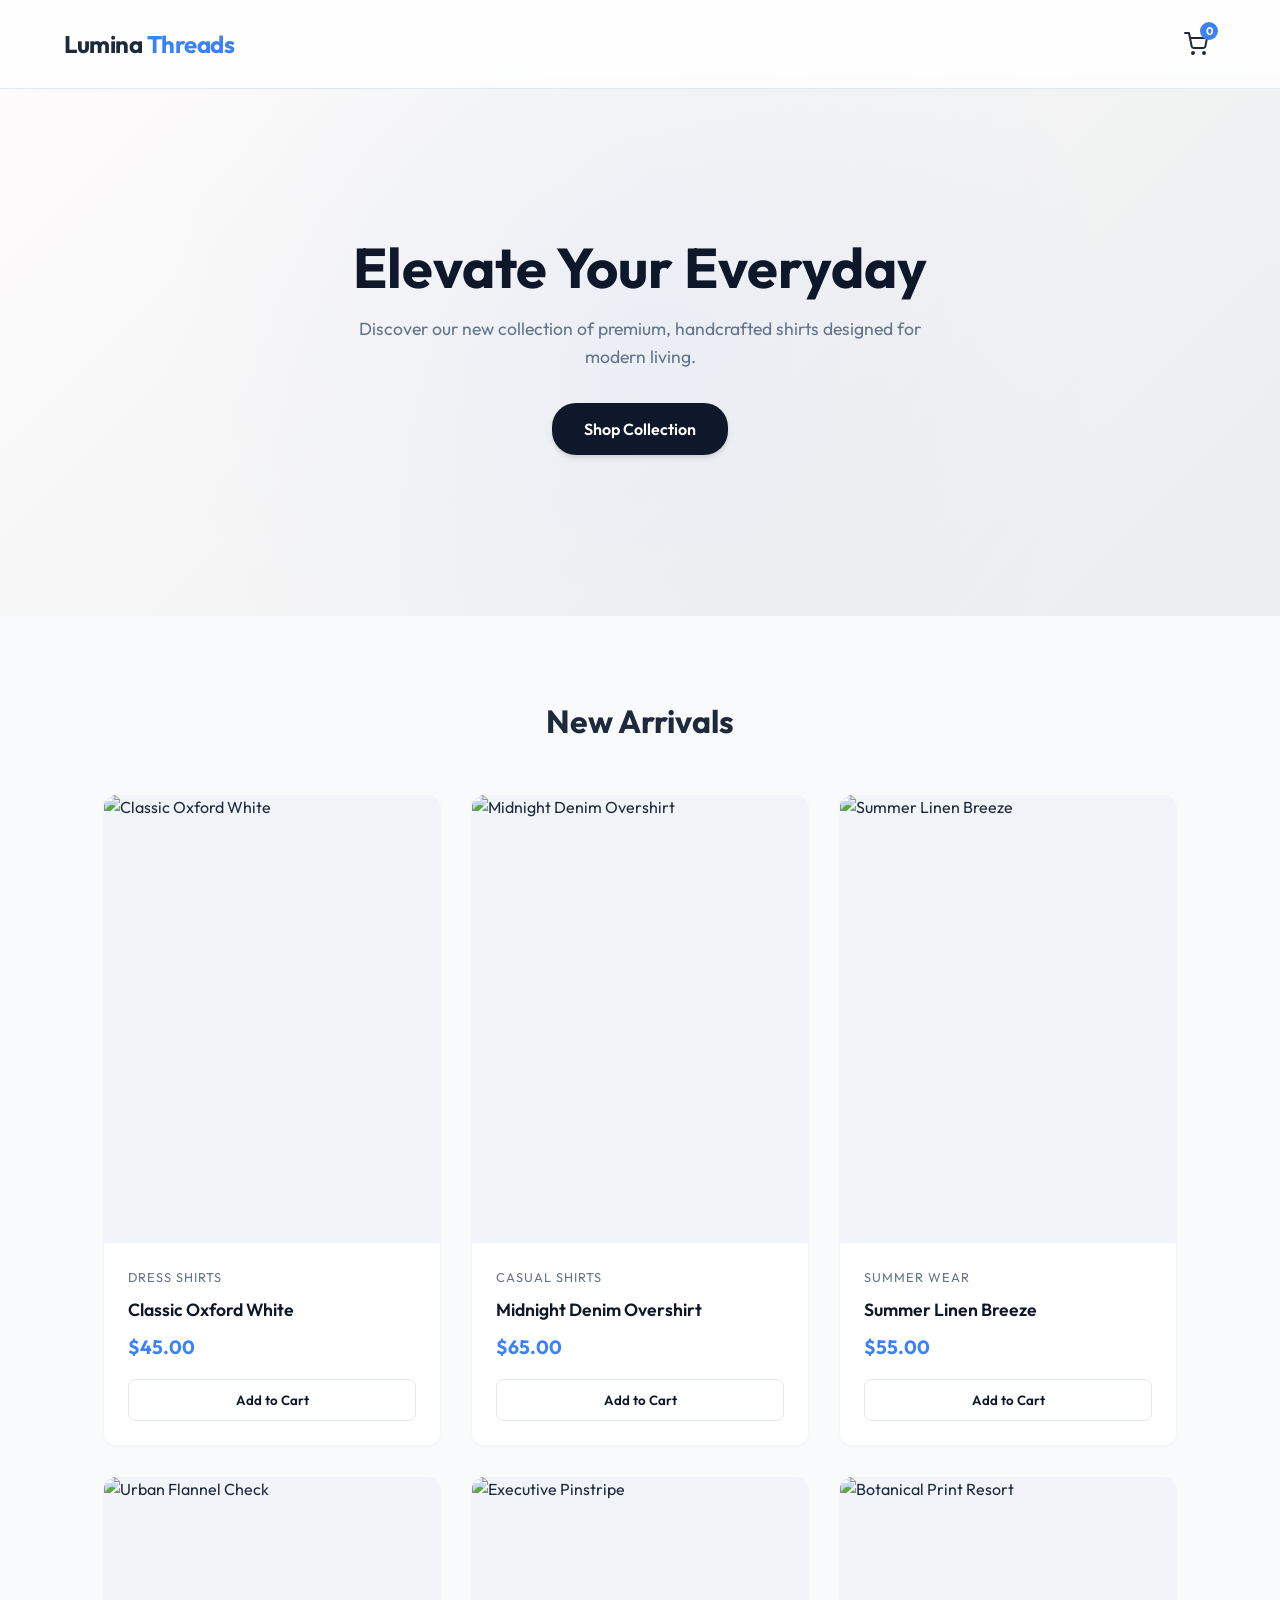
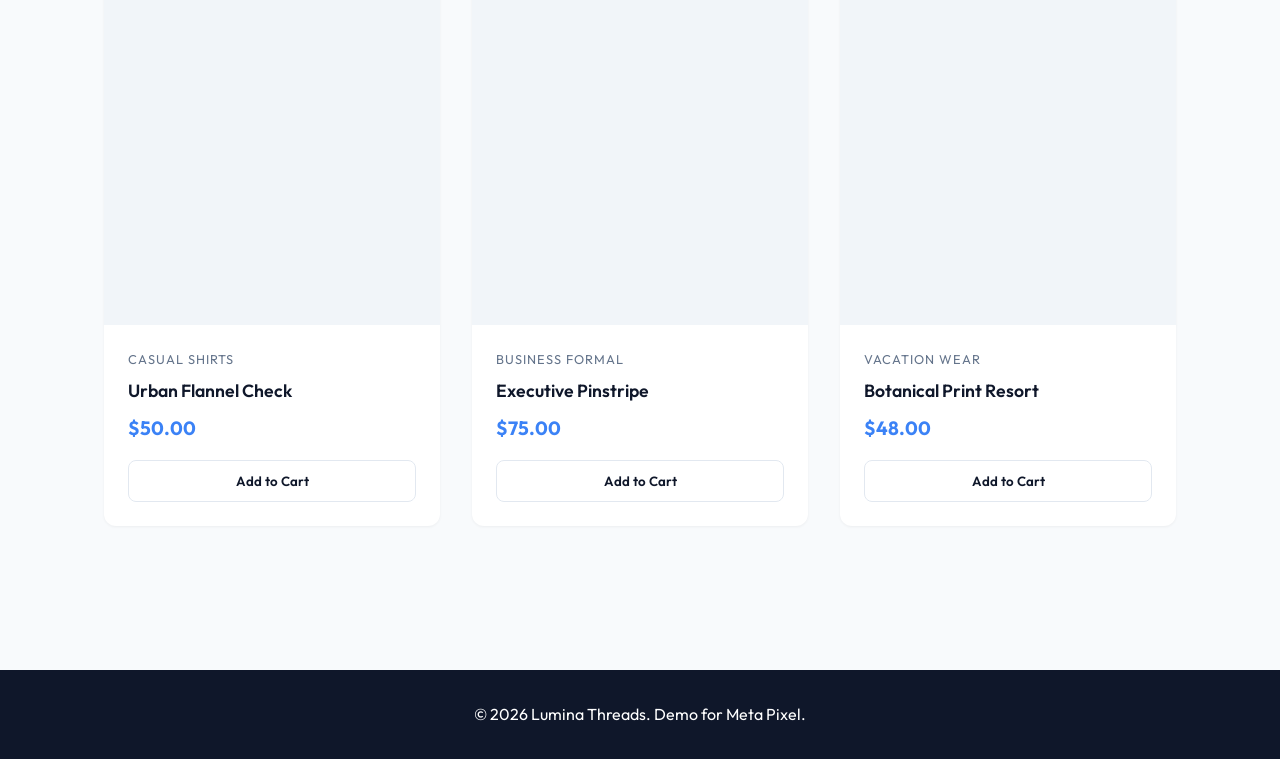
==== index.html @ eeb815d4 "Add files via upload" ====
<!DOCTYPE html>
<html lang="en">
<head>
    <meta charset="UTF-8">
    <meta name="viewport" content="width=device-width, initial-scale=1.0">
    <title>Lumina Threads | Premium Shirts</title>
    <!-- Modern Typography -->
    <link rel="preconnect" href="https://fonts.googleapis.com">
    <link rel="preconnect" href="https://fonts.gstatic.com" crossorigin>
    <link href="https://fonts.googleapis.com/css2?family=Outfit:wght@300;400;500;600;700&display=swap" rel="stylesheet">
    <link rel="stylesheet" href="styles.css">
    
    <!-- Meta Pixel Base Code Placeholder -->
    <script>
      // 🚨 META PIXEL BASE CODE GOES HERE 🚨
      // Paste the Meta Pixel code snippet provided by your Facebook Events Manager here.
      // E.g., !function(f,b,e,v,n,t,s){...}(window, document,'script','https://connect.facebook.net/en_US/fbevents.js');
      // fbq('init', 'YOUR_PIXEL_ID');
      // fbq('track', 'PageView'); // Tracked programmatically in app.js for better control
      
      // Mock tracking function for demonstration purposes
      window.trackPixelEvent = function(eventName, parameters) {
          console.log(`%c[Meta Pixel Hook] %c${eventName}`, "color: #1877F2; font-weight: bold;", "color: #fff; background: #333; padding: 2px 6px; border-radius: 4px;", parameters || "");
          
          // Once you paste your base code above, uncomment the line below to send real data
          // if (typeof fbq === 'function') {
          //     fbq('track', eventName, parameters);
          // }
      };
    </script>
</head>
<body>

    <!-- Navigation -->
    <nav class="navbar">
        <div class="logo">
            <span>Lumina</span>
            <span class="logo-accent">Threads</span>
        </div>
        <div class="nav-actions">
            <button id="cart-btn" class="cart-toggle" aria-label="Open Cart">
                <svg width="24" height="24" viewBox="0 0 24 24" fill="none" stroke="currentColor" stroke-width="2" stroke-linecap="round" stroke-linejoin="round">
                    <circle cx="9" cy="21" r="1"></circle>
                    <circle cx="20" cy="21" r="1"></circle>
                    <path d="M1 1h4l2.68 13.39a2 2 0 0 0 2 1.61h9.72a2 2 0 0 0 2-1.61L23 6H6"></path>
                </svg>
                <span id="cart-count">0</span>
            </button>
        </div>
    </nav>

    <!-- Hero Section -->
    <header class="hero">
        <div class="hero-content">
            <h1>Elevate Your Everyday</h1>
            <p>Discover our new collection of premium, handcrafted shirts designed for modern living.</p>
            <button class="cta-button" onclick="document.getElementById('products-section').scrollIntoView({behavior: 'smooth'})">Shop Collection</button>
        </div>
    </header>

    <!-- Product Grid Section -->
    <main id="products-section" class="products-container">
        <h2 class="section-title">New Arrivals</h2>
        <div id="product-list" class="product-grid">
            <!-- Products will be injected here by app.js -->
        </div>
    </main>

    <!-- Product Quick View Modal -->
    <div id="product-modal" class="modal-overlay">
        <div class="modal-content">
            <button class="close-modal" aria-label="Close modal">&times;</button>
            <div class="modal-body">
                <div class="modal-image-container">
                    <img id="modal-image" src="" alt="Product Image">
                </div>
                <div class="modal-details">
                    <h3 id="modal-title">Product Title</h3>
                    <p id="modal-price" class="price">$0.00</p>
                    <p id="modal-description" class="description">Description goes here.</p>
                    <button id="modal-add-to-cart" class="add-to-cart-btn w-full">Add to Cart</button>
                </div>
            </div>
        </div>
    </div>

    <!-- Shopping Cart Drawer -->
    <div id="cart-drawer" class="cart-drawer-overlay">
        <div class="cart-drawer-content">
            <div class="cart-header">
                <h2>Your Cart</h2>
                <button class="close-cart" aria-label="Close cart">&times;</button>
            </div>
            
            <div id="cart-items" class="cart-items-container">
                <!-- Cart items will be injected here -->
                <div class="empty-cart-message">Your cart is empty.</div>
            </div>
            
            <div class="cart-footer">
                <div class="cart-total">
                    <span>Total</span>
                    <span id="cart-total-price">$0.00</span>
                </div>
                <!-- Pixel Hook: InitiateCheckout -->
                <button id="checkout-btn" class="checkout-btn" disabled>Proceed to Checkout</button>
            </div>
        </div>
    </div>

    <!-- Success Feedback Overlay -->
    <div id="checkout-success" class="checkout-success-overlay">
        <div class="success-card">
            <div class="success-icon">
                <svg width="48" height="48" viewBox="0 0 24 24" fill="none" stroke="#22c55e" stroke-width="2" stroke-linecap="round" stroke-linejoin="round">
                    <path d="M22 11.08V12a10 10 0 1 1-5.93-9.14"></path>
                    <polyline points="22 4 12 14.01 9 11.01"></polyline>
                </svg>
            </div>
            <h2>Order Confirmed!</h2>
            <p>Thank you for your purchase.</p>
            <button id="continue-shopping" class="cta-button">Continue Shopping</button>
        </div>
    </div>

    <footer>
        <p>&copy; <span id="year"></span> Lumina Threads. Demo for Meta Pixel.</p>
    </footer>

    <script src="app.js"></script>
</body>
</html>
---- styles.css ----
/* --- CSS Variables & Theming --- */
:root {
    --primary-color: #0f172a; /* Slate 900 */
    --accent-color: #3b82f6; /* Blue 500 */
    --accent-hover: #2563eb; /* Blue 600 */
    --background-color: #f8fafc; /* Slate 50 */
    --surface-color: #ffffff;
    --text-primary: #1e293b; /* Slate 800 */
    --text-secondary: #64748b; /* Slate 500 */
    --border-color: #e2e8f0; /* Slate 200 */
    
    --radius-sm: 8px;
    --radius-md: 12px;
    --radius-lg: 24px;
    
    --shadow-sm: 0 1px 3px rgba(0,0,0,0.05);
    --shadow-md: 0 4px 6px -1px rgba(0,0,0,0.1), 0 2px 4px -1px rgba(0,0,0,0.06);
    --shadow-lg: 0 20px 25px -5px rgba(0,0,0,0.1), 0 10px 10px -5px rgba(0,0,0,0.04);
    
    --transition: all 0.3s cubic-bezier(0.4, 0, 0.2, 1);
}

/* --- Base & Reset --- */
* {
    margin: 0;
    padding: 0;
    box-sizing: border-box;
}

body {
    font-family: 'Outfit', sans-serif;
    background-color: var(--background-color);
    color: var(--text-primary);
    line-height: 1.6;
    overflow-x: hidden;
}

button {
    font-family: inherit;
    cursor: pointer;
    border: none;
    background: none;
    transition: var(--transition);
}

img {
    max-width: 100%;
    height: auto;
    display: block;
}

/* --- Typography Helpers --- */
.text-center { text-align: center; }
.w-full { width: 100%; }

/* --- Navigation --- */
.navbar {
    display: flex;
    justify-content: space-between;
    align-items: center;
    padding: 1.5rem 5%;
    background-color: rgba(255, 255, 255, 0.8);
    backdrop-filter: blur(12px);
    -webkit-backdrop-filter: blur(12px);
    position: fixed;
    top: 0;
    width: 100%;
    z-index: 100;
    border-bottom: 1px solid var(--border-color);
}

.logo {
    font-size: 1.5rem;
    font-weight: 700;
    letter-spacing: -0.5px;
}

.logo-accent {
    color: var(--accent-color);
}

.cart-toggle {
    position: relative;
    padding: 0.5rem;
    color: var(--text-primary);
    display: flex;
    align-items: center;
}

.cart-toggle:hover {
    color: var(--accent-color);
}

#cart-count {
    position: absolute;
    top: -2px;
    right: -2px;
    background-color: var(--accent-color);
    color: white;
    font-size: 0.7rem;
    font-weight: 700;
    width: 18px;
    height: 18px;
    border-radius: 50%;
    display: flex;
    align-items: center;
    justify-content: center;
}

/* --- Hero Section --- */
.hero {
    margin-top: 76px; /* Offset for navbar */
    min-height: 60vh;
    display: flex;
    align-items: center;
    justify-content: center;
    text-align: center;
    padding: 2rem;
    background: linear-gradient(135deg, #fdfbfb 0%, #ebedee 100%);
    position: relative;
}

.hero::before {
    content: '';
    position: absolute;
    top: 0; left: 0; right: 0; bottom: 0;
    background: radial-gradient(circle at center, rgba(59, 130, 246, 0.05) 0%, transparent 70%);
}

.hero-content {
    max-width: 600px;
    z-index: 1;
}

.hero h1 {
    font-size: 3.5rem;
    line-height: 1.1;
    margin-bottom: 1rem;
    color: var(--primary-color);
}

.hero p {
    font-size: 1.1rem;
    color: var(--text-secondary);
    margin-bottom: 2rem;
}

.cta-button {
    background-color: var(--primary-color);
    color: white;
    padding: 1rem 2rem;
    font-size: 1rem;
    font-weight: 600;
    border-radius: var(--radius-lg);
    box-shadow: var(--shadow-md);
}

.cta-button:hover {
    background-color: var(--accent-color);
    transform: translateY(-2px);
    box-shadow: var(--shadow-lg);
}

/* --- Product Grid --- */
.products-container {
    padding: 5rem 5%;
    max-width: 1200px;
    margin: 0 auto;
}

.section-title {
    font-size: 2rem;
    margin-bottom: 3rem;
    text-align: center;
}

.product-grid {
    display: grid;
    grid-template-columns: repeat(auto-fill, minmax(280px, 1fr));
    gap: 2rem;
}

/* Product Card */
.product-card {
    background: var(--surface-color);
    border-radius: var(--radius-md);
    overflow: hidden;
    box-shadow: var(--shadow-sm);
    transition: var(--transition);
    display: flex;
    flex-direction: column;
}

.product-card:hover {
    box-shadow: var(--shadow-lg);
    transform: translateY(-5px);
}

.product-image-wrapper {
    position: relative;
    overflow: hidden;
    aspect-ratio: 3/4;
    background-color: #f1f5f9;
}

.product-image-wrapper img {
    width: 100%;
    height: 100%;
    object-fit: cover;
    transition: transform 0.5s ease;
}

.product-card:hover .product-image-wrapper img {
    transform: scale(1.05);
}

.quick-view-btn {
    position: absolute;
    bottom: 1rem;
    left: 50%;
    transform: translateX(-50%) translateY(150%);
    background: rgba(255, 255, 255, 0.95);
    color: var(--primary-color);
    padding: 0.6rem 1.2rem;
    border-radius: var(--radius-lg);
    font-weight: 600;
    font-size: 0.9rem;
    opacity: 0;
    transition: all 0.3s cubic-bezier(0.34, 1.56, 0.64, 1);
}

.product-card:hover .quick-view-btn {
    transform: translateX(-50%) translateY(0);
    opacity: 1;
}

.quick-view-btn:hover {
    background: var(--primary-color);
    color: white;
}

.product-info {
    padding: 1.5rem;
    flex-grow: 1;
    display: flex;
    flex-direction: column;
}

.product-category {
    font-size: 0.8rem;
    color: var(--text-secondary);
    text-transform: uppercase;
    letter-spacing: 1px;
    margin-bottom: 0.5rem;
}

.product-title {
    font-size: 1.1rem;
    font-weight: 600;
    margin-bottom: 0.5rem;
    color: var(--primary-color);
}

.product-price {
    font-weight: 700;
    font-size: 1.2rem;
    color: var(--accent-color);
    margin-bottom: 1rem;
}

.add-to-cart-btn {
    margin-top: auto;
    background-color: var(--surface-color);
    color: var(--primary-color);
    border: 1px solid var(--border-color);
    padding: 0.75rem;
    border-radius: var(--radius-sm);
    font-weight: 600;
}

.add-to-cart-btn:hover {
    background-color: var(--primary-color);
    color: white;
    border-color: var(--primary-color);
}

/* --- Modal Overlay --- */
.modal-overlay {
    position: fixed;
    top: 0; left: 0; right: 0; bottom: 0;
    background: rgba(15, 23, 42, 0.6);
    backdrop-filter: blur(4px);
    z-index: 1000;
    display: flex;
    align-items: center;
    justify-content: center;
    opacity: 0;
    pointer-events: none;
    transition: opacity 0.3s ease;
}

.modal-overlay.active {
    opacity: 1;
    pointer-events: all;
}

.modal-content {
    background: var(--surface-color);
    border-radius: var(--radius-md);
    width: 90%;
    max-width: 800px;
    max-height: 90vh;
    overflow-y: auto;
    position: relative;
    transform: scale(0.95);
    transition: transform 0.3s cubic-bezier(0.34, 1.56, 0.64, 1);
}

.modal-overlay.active .modal-content {
    transform: scale(1);
}

.close-modal {
    position: absolute;
    top: 1rem;
    right: 1rem;
    font-size: 1.5rem;
    width: 32px;
    height: 32px;
    display: flex;
    align-items: center;
    justify-content: center;
    background: var(--background-color);
    border-radius: 50%;
    z-index: 2;
}

.close-modal:hover {
    background: var(--border-color);
}

.modal-body {
    display: flex;
    flex-direction: column;
}

@media (min-width: 768px) {
    .modal-body {
        flex-direction: row;
    }
}

.modal-image-container {
    flex: 1;
    background: #f1f5f9;
}

.modal-image-container img {
    width: 100%;
    height: 100%;
    object-fit:cover;
}

.modal-details {
    flex: 1;
    padding: 2rem;
    display: flex;
    flex-direction: column;
}

.modal-details h3 {
    font-size: 1.8rem;
    margin-bottom: 0.5rem;
}

.modal-details .price {
    font-size: 1.5rem;
    color: var(--accent-color);
    font-weight: 700;
    margin-bottom: 1.5rem;
}

.modal-details .description {
    color: var(--text-secondary);
    margin-bottom: 2rem;
    line-height: 1.8;
}

.modal-details .add-to-cart-btn {
    background: var(--primary-color);
    color: white;
    padding: 1rem;
    border-radius: var(--radius-sm);
    font-size: 1.1rem;
}
.modal-details .add-to-cart-btn:hover {
    background: var(--accent-color);
}


/* --- Cart Drawer --- */
.cart-drawer-overlay {
    position: fixed;
    top: 0; left: 0; right: 0; bottom: 0;
    background: rgba(15, 23, 42, 0.4);
    z-index: 1000;
    opacity: 0;
    pointer-events: none;
    transition: opacity 0.3s ease;
}

.cart-drawer-overlay.active {
    opacity: 1;
    pointer-events: all;
}

.cart-drawer-content {
    position: absolute;
    top: 0;
    right: -400px;
    width: 100%;
    max-width: 400px;
    height: 100%;
    background: var(--surface-color);
    box-shadow: -5px 0 25px rgba(0,0,0,0.1);
    display: flex;
    flex-direction: column;
    transition: right 0.4s cubic-bezier(0.25, 0.46, 0.45, 0.94);
}

.cart-drawer-overlay.active .cart-drawer-content {
    right: 0;
}

.cart-header {
    padding: 1.5rem;
    border-bottom: 1px solid var(--border-color);
    display: flex;
    justify-content: space-between;
    align-items: center;
}

.close-cart {
    font-size: 1.5rem;
}

.cart-items-container {
    flex: 1;
    overflow-y: auto;
    padding: 1.5rem;
    display: flex;
    flex-direction: column;
    gap: 1.5rem;
}

.empty-cart-message {
    text-align: center;
    color: var(--text-secondary);
    margin-top: 2rem;
}

.cart-item {
    display: flex;
    gap: 1rem;
    align-items: center;
}

.cart-item-img {
    width: 70px;
    height: 70px;
    border-radius: var(--radius-sm);
    object-fit: cover;
}

.cart-item-details {
    flex: 1;
}

.cart-item-title {
    font-weight: 600;
    font-size: 0.95rem;
    margin-bottom: 0.2rem;
}

.cart-item-price {
    color: var(--accent-color);
    font-weight: 500;
    font-size: 0.9rem;
}

.remove-item {
    color: #ef4444;
    font-size: 0.8rem;
    margin-top: 0.5rem;
}

.remove-item:hover {
    text-decoration: underline;
}

.cart-footer {
    padding: 1.5rem;
    border-top: 1px solid var(--border-color);
    background: var(--background-color);
}

.cart-total {
    display: flex;
    justify-content: space-between;
    font-size: 1.2rem;
    font-weight: 700;
    margin-bottom: 1rem;
}

.checkout-btn {
    width: 100%;
    background: var(--primary-color);
    color: white;
    padding: 1rem;
    border-radius: var(--radius-sm);
    font-weight: 600;
    font-size: 1.1rem;
}

.checkout-btn:hover:not(:disabled) {
    background: var(--accent-color);
}

.checkout-btn:disabled {
    opacity: 0.5;
    cursor: not-allowed;
}

/* Checkout Success Overlay */
.checkout-success-overlay {
    position: fixed;
    top: 0; left: 0; right: 0; bottom: 0;
    background: rgba(255, 255, 255, 0.9);
    z-index: 2000;
    display: flex;
    align-items: center;
    justify-content: center;
    opacity: 0;
    pointer-events: none;
    transition: opacity 0.3s ease;
}

.checkout-success-overlay.active {
    opacity: 1;
    pointer-events: all;
}

.success-card {
    background: white;
    padding: 3rem;
    border-radius: var(--radius-lg);
    box-shadow: var(--shadow-lg);
    text-align: center;
    transform: scale(0.9);
    transition: transform 0.3s ease;
}

.checkout-success-overlay.active .success-card {
    transform: scale(1);
}

.success-icon {
    display: flex;
    justify-content: center;
    margin-bottom: 1rem;
}

.success-card h2 {
    color: var(--primary-color);
    margin-bottom: 0.5rem;
}

.success-card p {
    color: var(--text-secondary);
    margin-bottom: 2rem;
}

/* Footer */
footer {
    text-align: center;
    padding: 2rem;
    background: var(--primary-color);
    color: white;
    margin-top: 4rem;
}
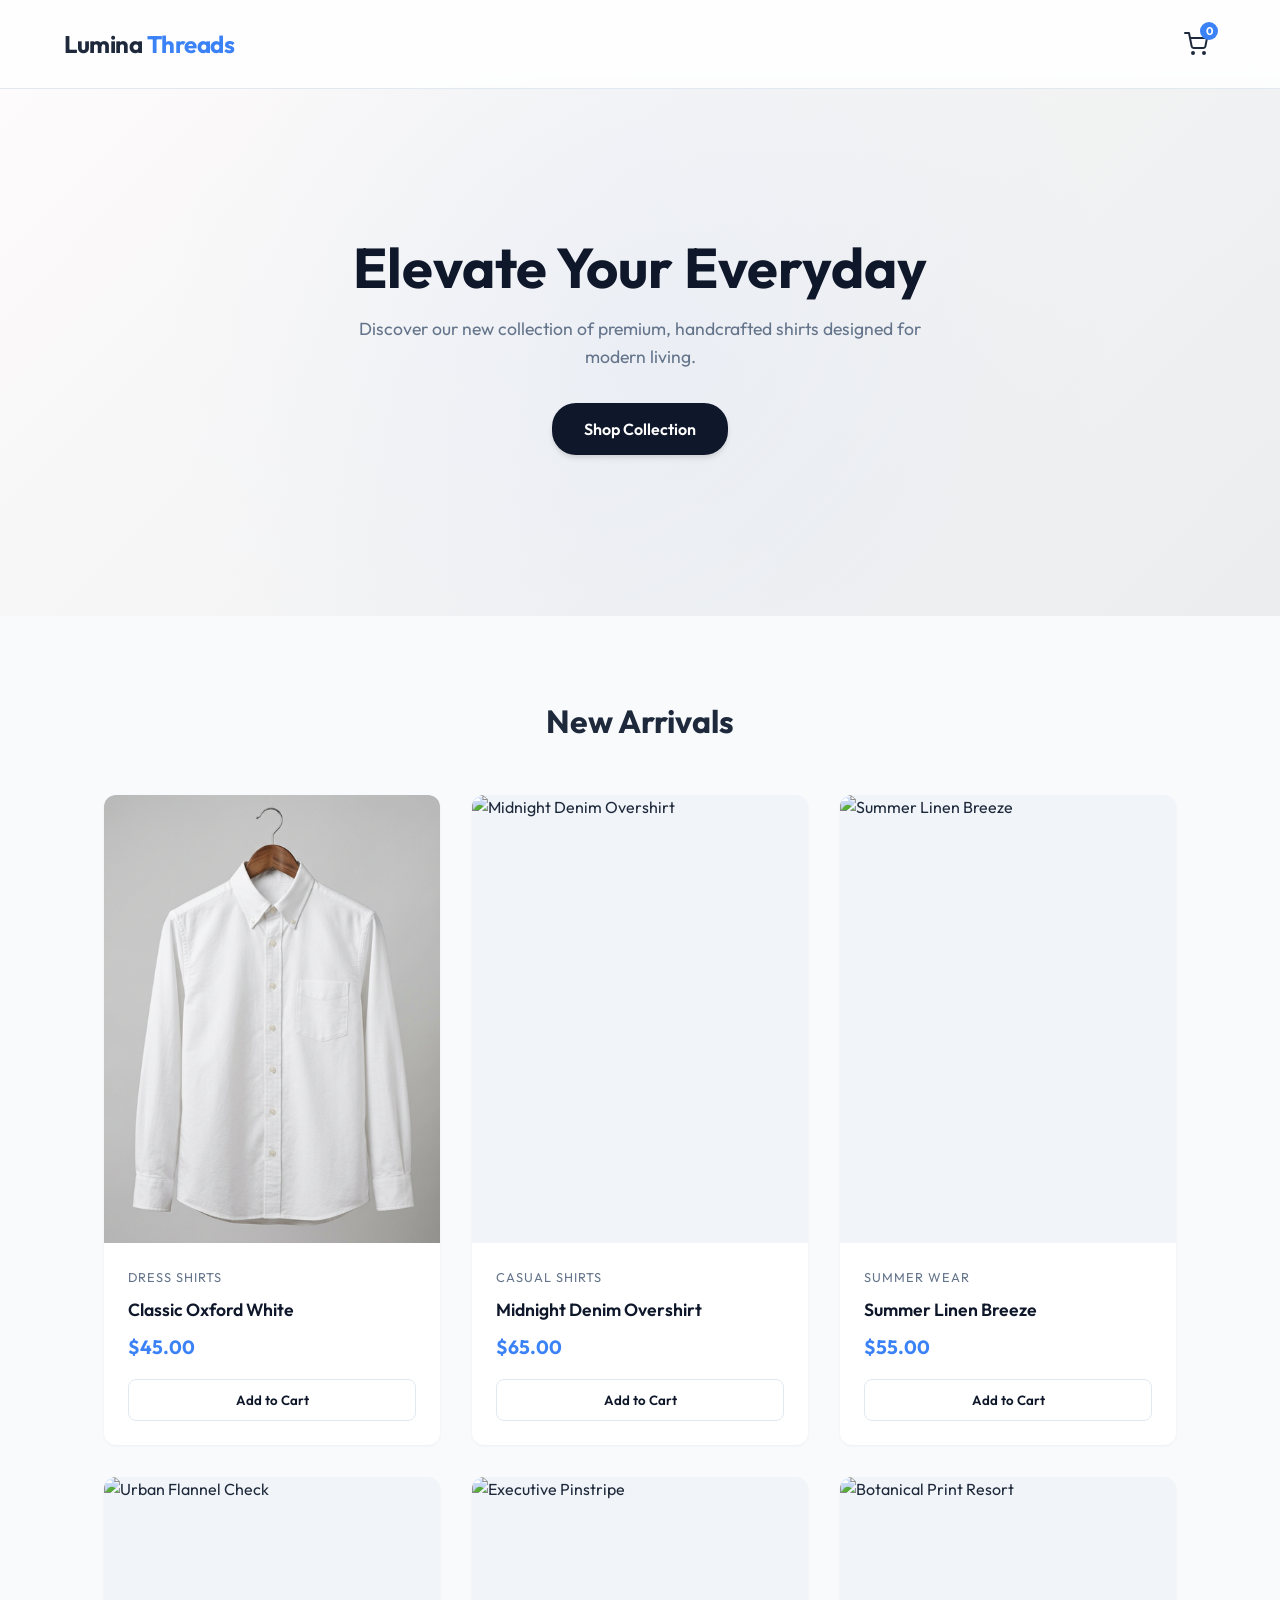
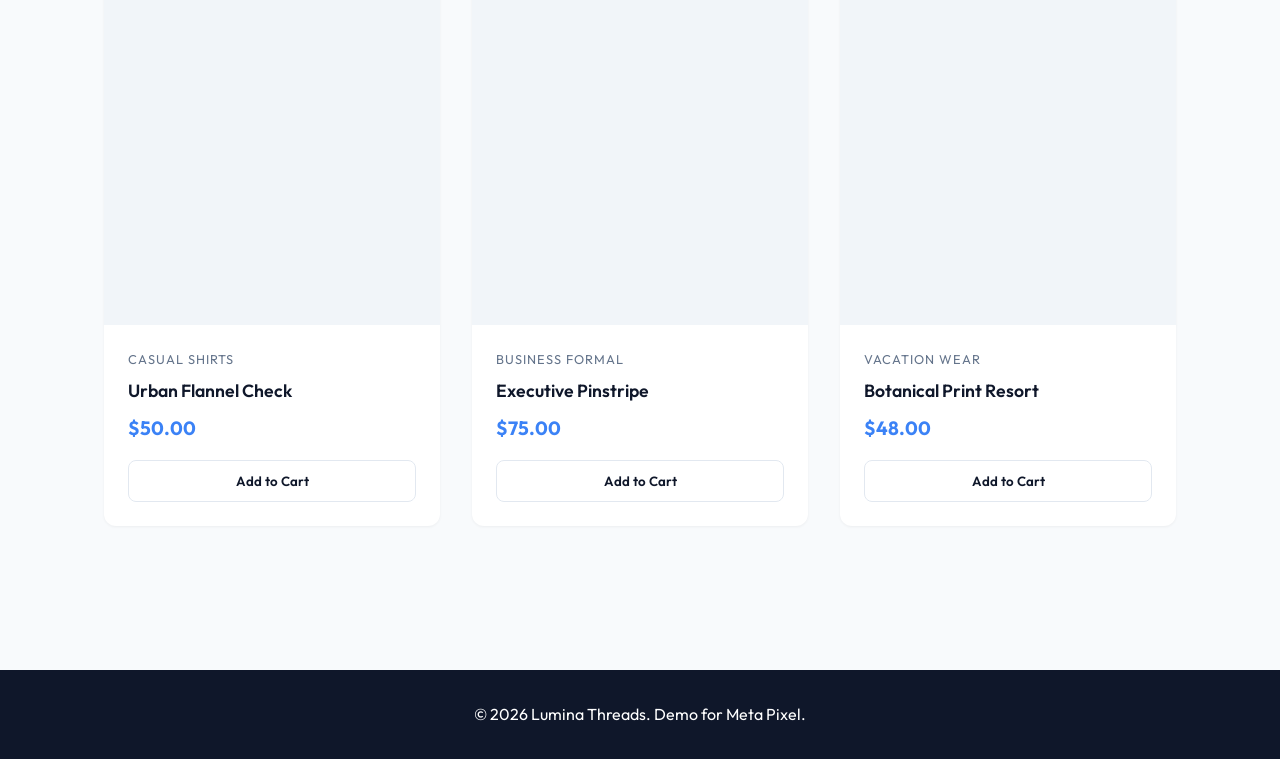
==== commit 66551164: "Update index.html" ====
--- a/index.html
+++ b/index.html
@@ -9,6 +9,25 @@
     <link rel="preconnect" href="https://fonts.gstatic.com" crossorigin>
     <link href="https://fonts.googleapis.com/css2?family=Outfit:wght@300;400;500;600;700&display=swap" rel="stylesheet">
     <link rel="stylesheet" href="styles.css">
+
+
+    <!-- Meta Pixel Code -->
+<script>
+!function(f,b,e,v,n,t,s)
+{if(f.fbq)return;n=f.fbq=function(){n.callMethod?
+n.callMethod.apply(n,arguments):n.queue.push(arguments)};
+if(!f._fbq)f._fbq=n;n.push=n;n.loaded=!0;n.version='2.0';
+n.queue=[];t=b.createElement(e);t.async=!0;
+t.src=v;s=b.getElementsByTagName(e)[0];
+s.parentNode.insertBefore(t,s)}(window, document,'script',
+'https://connect.facebook.net/en_US/fbevents.js');
+fbq('init', '1961169484470477');
+fbq('track', 'PageView');
+</script>
+<noscript><img height="1" width="1" style="display:none"
+src="https://www.facebook.com/tr?id=1961169484470477&ev=PageView&noscript=1"
+/></noscript>
+<!-- End Meta Pixel Code -->
     
     <!-- Meta Pixel Base Code Placeholder -->
     <script>
@@ -130,3 +149,4 @@
     <script src="app.js"></script>
 </body>
 </html>
+
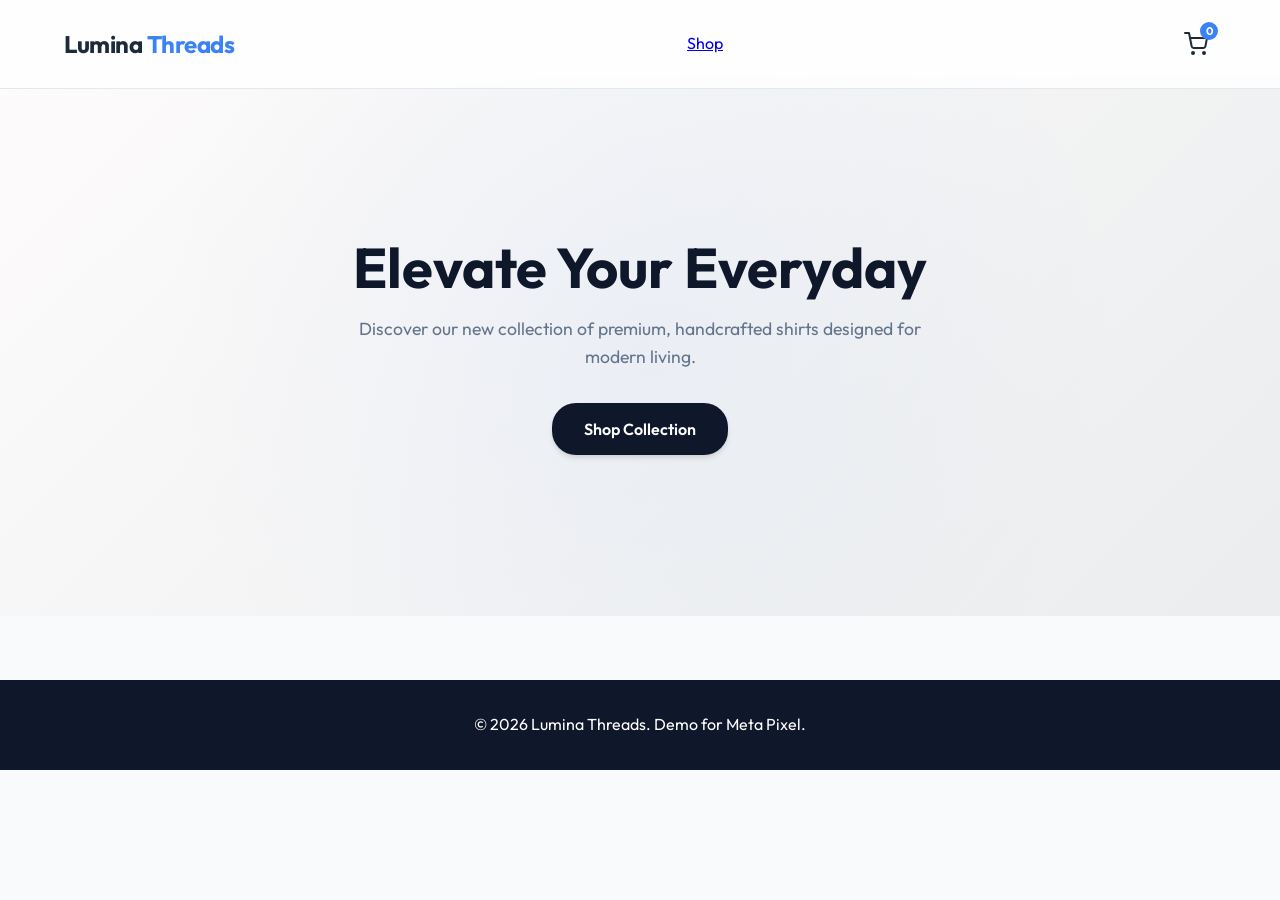
==== commit e4a3066f: "Add files via upload" ====
--- a/index.html
+++ b/index.html
@@ -1,64 +1,61 @@
 <!DOCTYPE html>
 <html lang="en">
+
 <head>
     <meta charset="UTF-8">
     <meta name="viewport" content="width=device-width, initial-scale=1.0">
-    <title>Lumina Threads | Premium Shirts</title>
+    <title>Lumina Threads | Home</title>
     <!-- Modern Typography -->
     <link rel="preconnect" href="https://fonts.googleapis.com">
     <link rel="preconnect" href="https://fonts.gstatic.com" crossorigin>
     <link href="https://fonts.googleapis.com/css2?family=Outfit:wght@300;400;500;600;700&display=swap" rel="stylesheet">
     <link rel="stylesheet" href="styles.css">
 
+    <!-- Meta Pixel Code -->
+    <script>
+        !function (f, b, e, v, n, t, s) {
+            if (f.fbq) return; n = f.fbq = function () {
+                n.callMethod ?
+                n.callMethod.apply(n, arguments) : n.queue.push(arguments)
+            };
+            if (!f._fbq) f._fbq = n; n.push = n; n.loaded = !0; n.version = '2.0';
+            n.queue = []; t = b.createElement(e); t.async = !0;
+            t.src = v; s = b.getElementsByTagName(e)[0];
+            s.parentNode.insertBefore(t, s)
+        }(window, document, 'script',
+            'https://connect.facebook.net/en_US/fbevents.js');
+        fbq('init', '1961169484470477');
+    </script>
+    <noscript><img height="1" width="1" style="display:none"
+            src="https://www.facebook.com/tr?id=1961169484470477&ev=PageView&noscript=1" /></noscript>
+    <!-- End Meta Pixel Code -->
 
-    <!-- Meta Pixel Code -->
-<script>
-!function(f,b,e,v,n,t,s)
-{if(f.fbq)return;n=f.fbq=function(){n.callMethod?
-n.callMethod.apply(n,arguments):n.queue.push(arguments)};
-if(!f._fbq)f._fbq=n;n.push=n;n.loaded=!0;n.version='2.0';
-n.queue=[];t=b.createElement(e);t.async=!0;
-t.src=v;s=b.getElementsByTagName(e)[0];
-s.parentNode.insertBefore(t,s)}(window, document,'script',
-'https://connect.facebook.net/en_US/fbevents.js');
-fbq('init', '1961169484470477');
-fbq('track', 'PageView');
-</script>
-<noscript><img height="1" width="1" style="display:none"
-src="https://www.facebook.com/tr?id=1961169484470477&ev=PageView&noscript=1"
-/></noscript>
-<!-- End Meta Pixel Code -->
-    
     <!-- Meta Pixel Base Code Placeholder -->
     <script>
-      // 🚨 META PIXEL BASE CODE GOES HERE 🚨
-      // Paste the Meta Pixel code snippet provided by your Facebook Events Manager here.
-      // E.g., !function(f,b,e,v,n,t,s){...}(window, document,'script','https://connect.facebook.net/en_US/fbevents.js');
-      // fbq('init', 'YOUR_PIXEL_ID');
-      // fbq('track', 'PageView'); // Tracked programmatically in app.js for better control
-      
-      // Mock tracking function for demonstration purposes
-      window.trackPixelEvent = function(eventName, parameters) {
-          console.log(`%c[Meta Pixel Hook] %c${eventName}`, "color: #1877F2; font-weight: bold;", "color: #fff; background: #333; padding: 2px 6px; border-radius: 4px;", parameters || "");
-          
-          // Once you paste your base code above, uncomment the line below to send real data
-          // if (typeof fbq === 'function') {
-          //     fbq('track', eventName, parameters);
-          // }
-      };
+        // Mock tracking function for demonstration purposes
+        window.trackPixelEvent = function (eventName, parameters) {
+            console.log(`%c[Meta Pixel Hook] %c${eventName}`, "color: #1877F2; font-weight: bold;", "color: #fff; background: #333; padding: 2px 6px; border-radius: 4px;", parameters || "");
+        };
     </script>
 </head>
+
 <body>
 
     <!-- Navigation -->
     <nav class="navbar">
         <div class="logo">
-            <span>Lumina</span>
-            <span class="logo-accent">Threads</span>
+            <a href="index.html" style="text-decoration: none; color: inherit;">
+                <span>Lumina</span>
+                <span class="logo-accent">Threads</span>
+            </a>
+        </div>
+        <div class="nav-links">
+            <a href="products.html" class="nav-link">Shop</a>
         </div>
         <div class="nav-actions">
-            <button id="cart-btn" class="cart-toggle" aria-label="Open Cart">
-                <svg width="24" height="24" viewBox="0 0 24 24" fill="none" stroke="currentColor" stroke-width="2" stroke-linecap="round" stroke-linejoin="round">
+            <button id="cart-btn" class="cart-toggle" aria-label="Go to Cart">
+                <svg width="24" height="24" viewBox="0 0 24 24" fill="none" stroke="currentColor" stroke-width="2"
+                    stroke-linecap="round" stroke-linejoin="round">
                     <circle cx="9" cy="21" r="1"></circle>
                     <circle cx="20" cy="21" r="1"></circle>
                     <path d="M1 1h4l2.68 13.39a2 2 0 0 0 2 1.61h9.72a2 2 0 0 0 2-1.61L23 6H6"></path>
@@ -69,84 +66,21 @@
     </nav>
 
     <!-- Hero Section -->
-    <header class="hero">
+    <header class="hero" id="home-hero">
         <div class="hero-content">
             <h1>Elevate Your Everyday</h1>
             <p>Discover our new collection of premium, handcrafted shirts designed for modern living.</p>
-            <button class="cta-button" onclick="document.getElementById('products-section').scrollIntoView({behavior: 'smooth'})">Shop Collection</button>
+            <button class="cta-button" onclick="window.location.href='products.html'">Shop Collection</button>
         </div>
     </header>
-
-    <!-- Product Grid Section -->
-    <main id="products-section" class="products-container">
-        <h2 class="section-title">New Arrivals</h2>
-        <div id="product-list" class="product-grid">
-            <!-- Products will be injected here by app.js -->
-        </div>
-    </main>
-
-    <!-- Product Quick View Modal -->
-    <div id="product-modal" class="modal-overlay">
-        <div class="modal-content">
-            <button class="close-modal" aria-label="Close modal">&times;</button>
-            <div class="modal-body">
-                <div class="modal-image-container">
-                    <img id="modal-image" src="" alt="Product Image">
-                </div>
-                <div class="modal-details">
-                    <h3 id="modal-title">Product Title</h3>
-                    <p id="modal-price" class="price">$0.00</p>
-                    <p id="modal-description" class="description">Description goes here.</p>
-                    <button id="modal-add-to-cart" class="add-to-cart-btn w-full">Add to Cart</button>
-                </div>
-            </div>
-        </div>
-    </div>
-
-    <!-- Shopping Cart Drawer -->
-    <div id="cart-drawer" class="cart-drawer-overlay">
-        <div class="cart-drawer-content">
-            <div class="cart-header">
-                <h2>Your Cart</h2>
-                <button class="close-cart" aria-label="Close cart">&times;</button>
-            </div>
-            
-            <div id="cart-items" class="cart-items-container">
-                <!-- Cart items will be injected here -->
-                <div class="empty-cart-message">Your cart is empty.</div>
-            </div>
-            
-            <div class="cart-footer">
-                <div class="cart-total">
-                    <span>Total</span>
-                    <span id="cart-total-price">$0.00</span>
-                </div>
-                <!-- Pixel Hook: InitiateCheckout -->
-                <button id="checkout-btn" class="checkout-btn" disabled>Proceed to Checkout</button>
-            </div>
-        </div>
-    </div>
-
-    <!-- Success Feedback Overlay -->
-    <div id="checkout-success" class="checkout-success-overlay">
-        <div class="success-card">
-            <div class="success-icon">
-                <svg width="48" height="48" viewBox="0 0 24 24" fill="none" stroke="#22c55e" stroke-width="2" stroke-linecap="round" stroke-linejoin="round">
-                    <path d="M22 11.08V12a10 10 0 1 1-5.93-9.14"></path>
-                    <polyline points="22 4 12 14.01 9 11.01"></polyline>
-                </svg>
-            </div>
-            <h2>Order Confirmed!</h2>
-            <p>Thank you for your purchase.</p>
-            <button id="continue-shopping" class="cta-button">Continue Shopping</button>
-        </div>
-    </div>
 
     <footer>
         <p>&copy; <span id="year"></span> Lumina Threads. Demo for Meta Pixel.</p>
     </footer>
 
-    <script src="app.js"></script>
+    <script src="data.js"></script>
+    <script src="shared.js"></script>
+    <script src="home.js"></script>
 </body>
-</html>
 
+</html>
